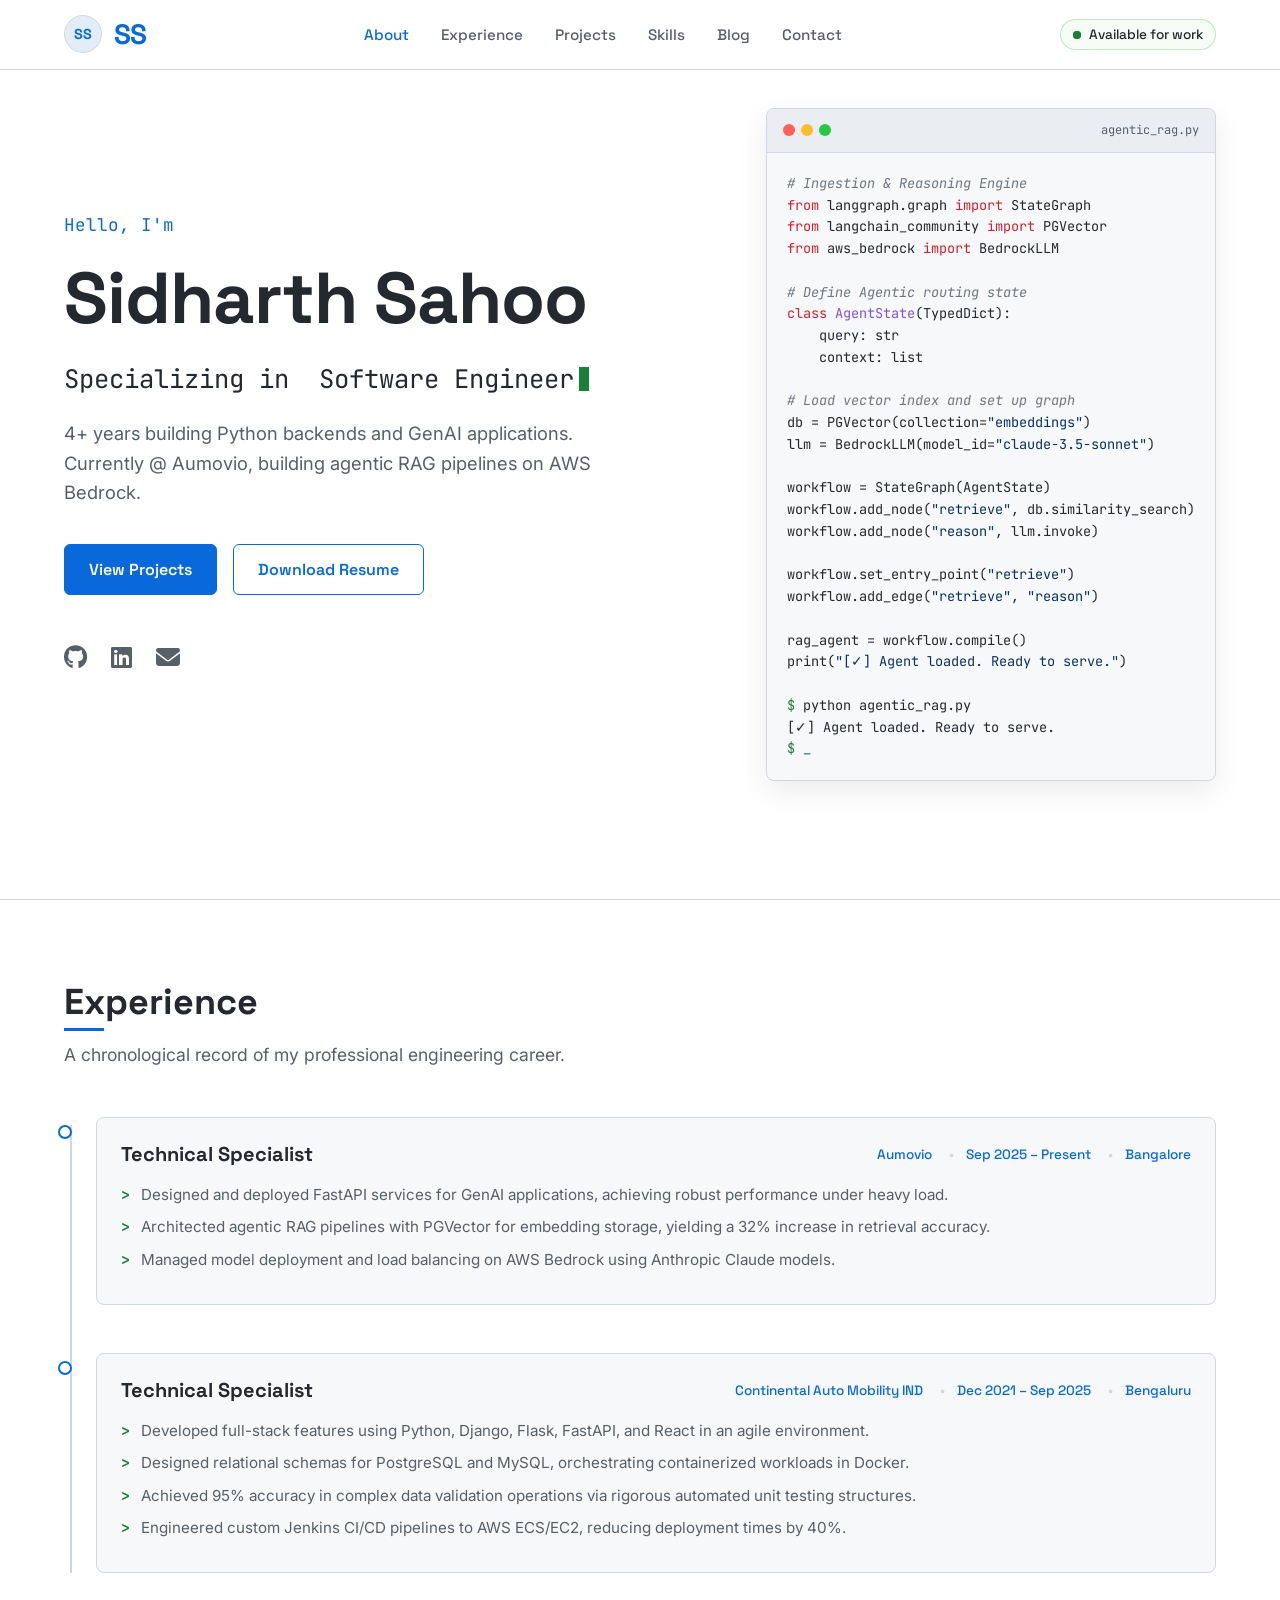
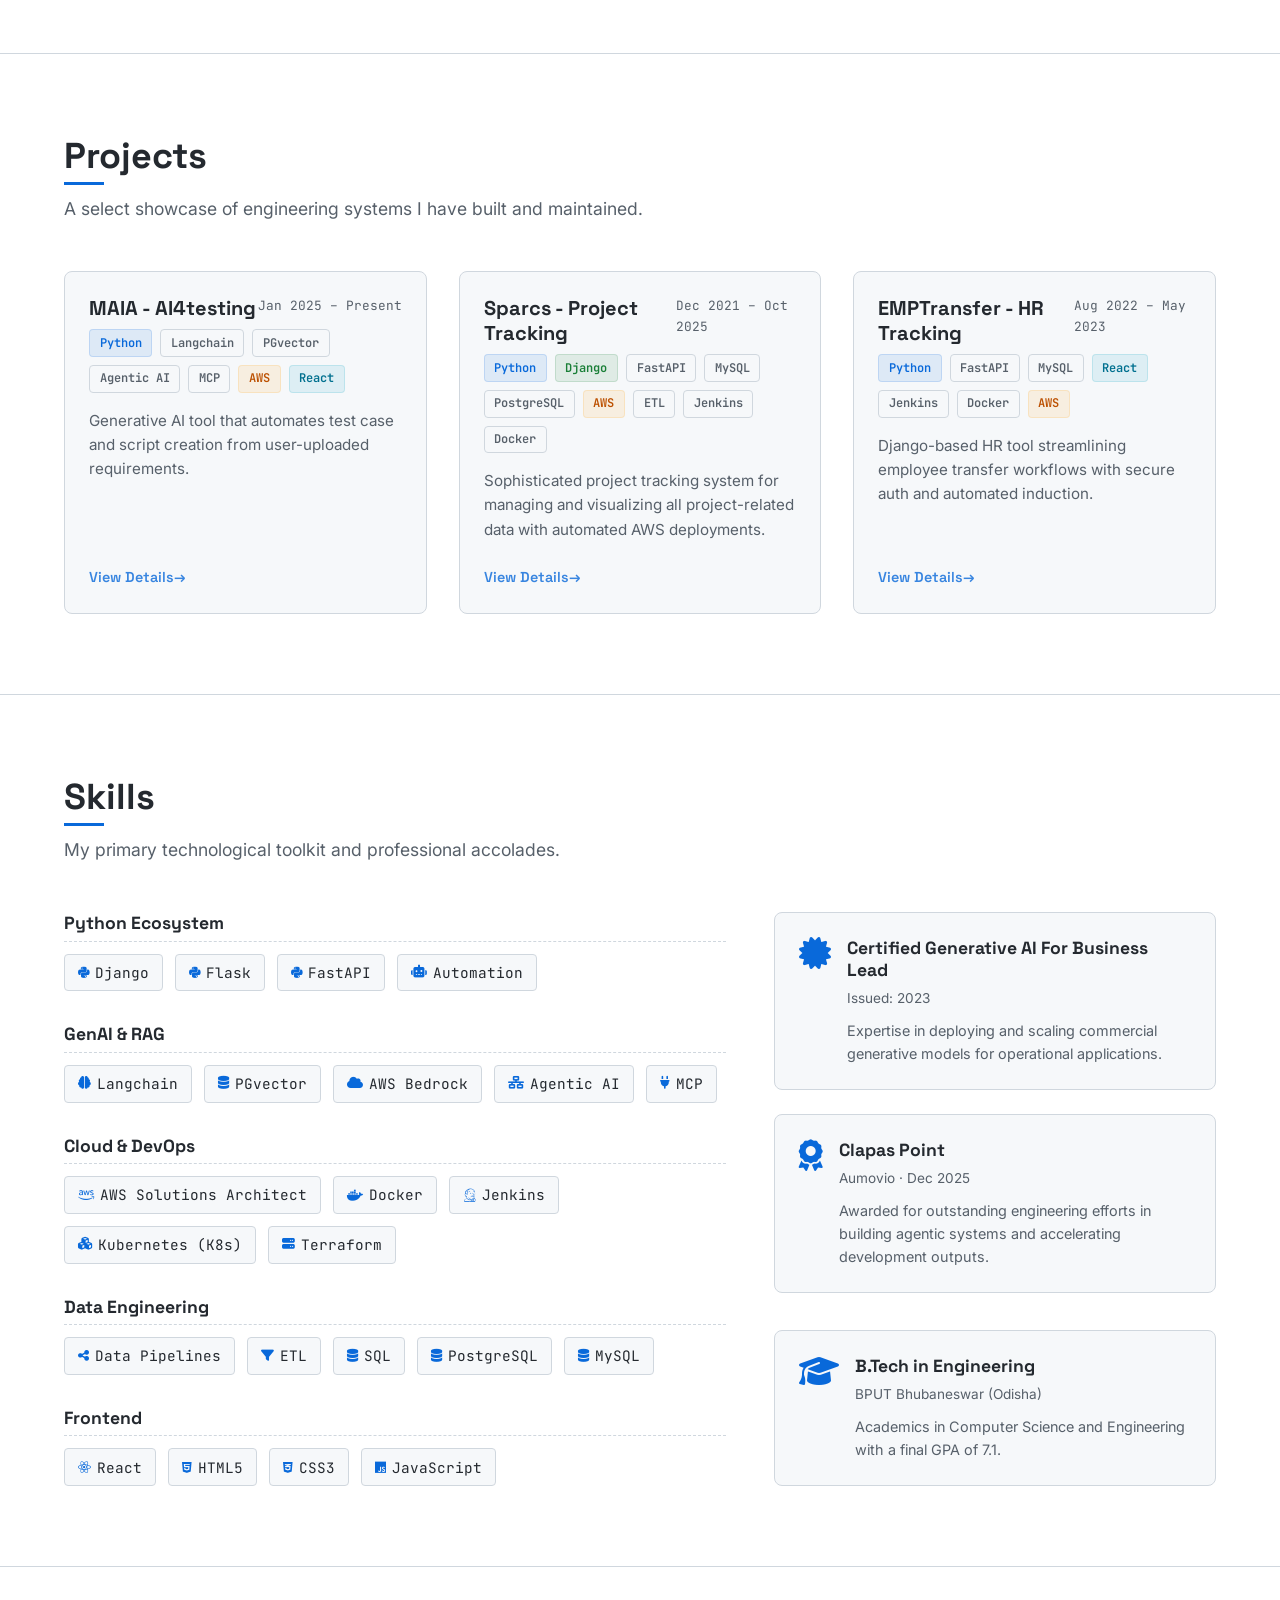
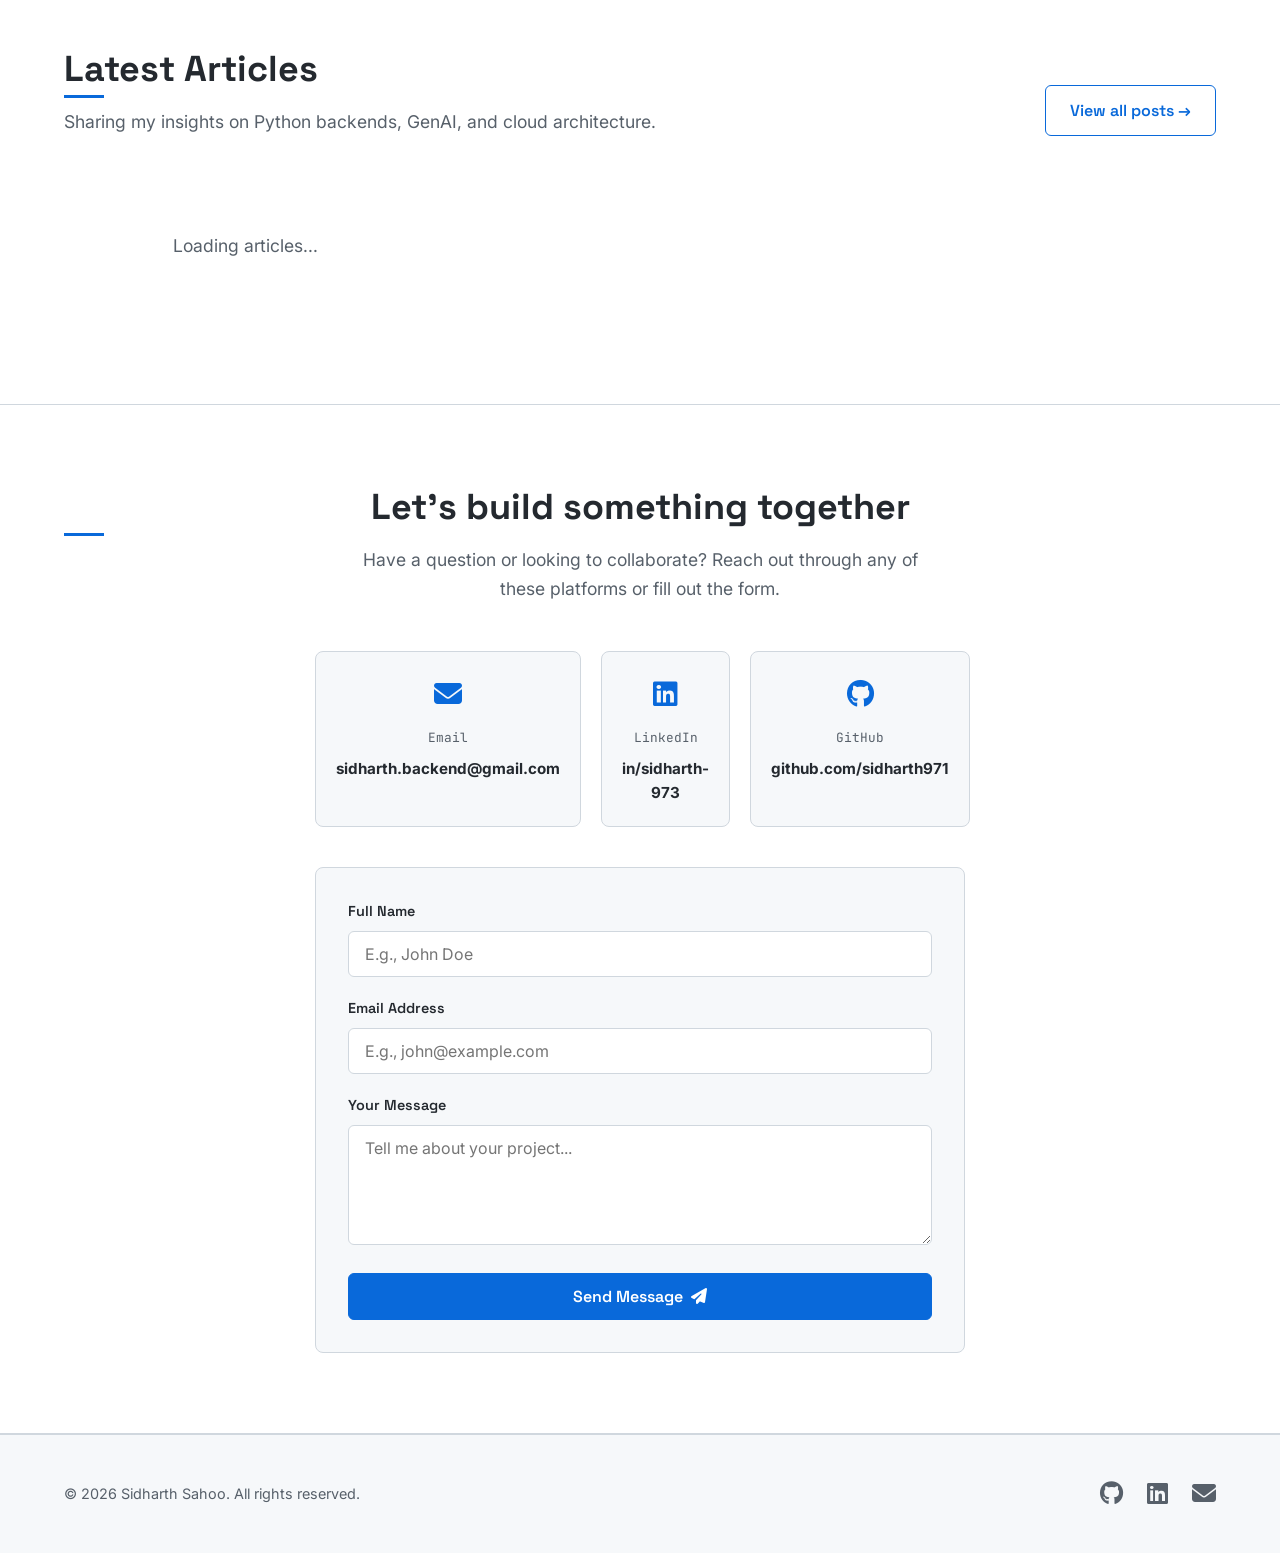
==== index.html @ bfe643be "basic template added" ====
<!DOCTYPE html>
<html lang="en">
<head>
  <meta charset="UTF-8">
  <meta name="viewport" content="width=device-width, initial-scale=1.0">
  <meta name="description" content="Portfolio of Sidharth Sahoo, Software Engineer specializing in Python backends, Django, FastAPI, GenAI, and RAG pipelines.">
  <meta property="og:title" content="Sidharth Sahoo | Software Engineer & GenAI Developer">
  <meta property="og:description" content="Portfolio of Sidharth Sahoo, Software Engineer specializing in Python backends, Django, FastAPI, GenAI, and RAG pipelines.">
  <meta property="og:type" content="website">
  <meta property="og:url" content="https://github.com/sidharth971">
  <meta property="og:site_name" content="Sidharth Sahoo Portfolio">
  <title>Sidharth Sahoo | Software Engineer & GenAI Developer</title>

  <!-- Google Fonts -->
  <link rel="preconnect" href="https://fonts.googleapis.com">
  <link rel="preconnect" href="https://fonts.gstatic.com" crossorigin>
  <link href="https://fonts.googleapis.com/css2?family=Inter:wght@400;500;600&family=JetBrains+Mono:wght@400;600&family=Space+Grotesk:wght@500;700&display=swap" rel="stylesheet">
  
  <!-- Font Awesome Icons -->
  <link rel="stylesheet" href="https://cdnjs.cloudflare.com/ajax/libs/font-awesome/6.4.0/css/all.min.css" integrity="sha512-iecdLmaskl7CVkqkXNQ/ZH/XLlvWZOJyj7Yy7tcenmpD1ypASozpmT/E0iPtmFIB46ZmdtAc9eNBvH0H/ZpiBw==" crossorigin="anonymous" referrerpolicy="no-referrer" />

  <!-- Theme Stylesheet -->
  <link rel="stylesheet" href="css/styles.css">

  <!-- JSON-LD Structured Data (SEO) -->
  <script type="application/ld+json">
  {
    "@context": "https://schema.org",
    "@type": "Person",
    "name": "Sidharth Sahoo",
    "jobTitle": "Software Engineer",
    "email": "sidharth.backend@gmail.com",
    "telephone": "+918895825688",
    "url": "https://github.com/sidharth971",
    "address": {
      "@type": "PostalAddress",
      "addressLocality": "Bangalore",
      "addressCountry": "India"
    },
    "sameAs": [
      "https://github.com/sidharth971",
      "https://linkedin.com/in/sidharth-973"
    ],
    "knowsAbout": [
      "Python",
      "Django",
      "FastAPI",
      "Generative AI",
      "Retrieval-Augmented Generation (RAG)",
      "PGVector",
      "AWS Bedrock",
      "Docker",
      "Jenkins",
      "PostgreSQL"
    ],
    "worksFor": {
      "@type": "Organization",
      "name": "Aumovio"
    },
    "alumniOf": {
      "@type": "EducationalOrganization",
      "name": "BPUT Bhubaneswar"
    }
  }
  </script>
</head>
<body>

  <!-- Accessibility Skip-to-content link -->
  <a href="#about" class="skip-link">Skip to main content</a>

  <!-- NAVIGATION HEADER -->
  <header class="header">
    <div class="container nav-container">
      <div class="logo-avatar-container">
        <div class="avatar-uploader" aria-label="Upload profile photo">
          <img id="header-avatar-img" class="avatar-img" src="" alt="Sidharth Sahoo Profile" style="display: none;">
          <div id="header-avatar-placeholder" class="avatar-placeholder">SS</div>
          <div class="avatar-overlay">
            <i class="fas fa-camera"></i>
          </div>
          <input type="file" id="header-avatar-input" accept="image/*" style="display: none;">
        </div>
        <a href="index.html" class="logo" aria-label="Sidharth Sahoo Portfolio Logo">SS</a>
      </div>
      
      <nav aria-label="Main Navigation">
        <ul class="nav-menu">
          <li><a href="#about" class="nav-link">About</a></li>
          <li><a href="#experience" class="nav-link">Experience</a></li>
          <li><a href="#projects" class="nav-link">Projects</a></li>
          <li><a href="#skills" class="nav-link">Skills</a></li>
          <li><a href="#blog" class="nav-link">Blog</a></li>
          <li><a href="#contact" class="nav-link">Contact</a></li>
        </ul>
      </nav>

      <div class="right-nav-group">
        <div class="badge available-badge" aria-label="Availability Status">
          <span class="dot-pulse" aria-hidden="true"></span>
          <span>Available for work</span>
        </div>
        <button class="nav-toggle" aria-label="Toggle navigation menu" aria-expanded="false" aria-controls="nav-menu">
          <span></span>
          <span></span>
          <span></span>
        </button>
      </div>
    </div>
  </header>

  <main id="main-content">
    
    <!-- HERO SECTION -->
    <section class="hero section" id="about">
      <div class="container hero-grid">
        <div class="hero-content reveal-on-scroll">
          <span class="hero-eyebrow">Hello, I'm</span>
          <h1 class="hero-title">Sidharth Sahoo</h1>
          
          <div class="typing-container" aria-label="Role Description">
            <span class="typing-prefix">Specializing in &nbsp;</span>
            <span class="typing-text-wrapper">
              <span id="type-text"></span><span class="typing-cursor" aria-hidden="true"></span>
            </span>
          </div>

          <p class="hero-desc">
            4+ years building Python backends and GenAI applications. Currently @ Aumovio, building agentic RAG pipelines on AWS Bedrock.
          </p>

          <div class="hero-ctas">
            <a href="#projects" class="btn btn-primary">View Projects</a>
            <a href="https://github.com/sidharth971" target="_blank" rel="noopener noreferrer" class="btn btn-outline">Download Resume</a>
          </div>

          <div class="hero-socials">
            <a href="https://github.com/sidharth971" target="_blank" rel="noopener noreferrer" class="social-icon" aria-label="GitHub Profile">
              <i class="fab fa-github" aria-hidden="true"></i>
            </a>
            <a href="https://linkedin.com/in/sidharth-973" target="_blank" rel="noopener noreferrer" class="social-icon" aria-label="LinkedIn Profile">
              <i class="fab fa-linkedin" aria-hidden="true"></i>
            </a>
            <a href="mailto:sidharth.backend@gmail.com" class="social-icon" aria-label="Send Email">
              <i class="fas fa-envelope" aria-hidden="true"></i>
            </a>
          </div>
        </div>

        <div class="terminal-wrapper reveal-on-scroll" aria-hidden="true">
          <div class="terminal-window">
            <div class="terminal-header">
              <div class="terminal-buttons">
                <span class="t-btn t-close"></span>
                <span class="t-btn t-min"></span>
                <span class="t-btn t-max"></span>
              </div>
              <div class="terminal-title">agentic_rag.py</div>
            </div>
            <div class="terminal-body"><span class="t-comment"># Ingestion & Reasoning Engine</span>
<span class="t-keyword">from</span> langgraph.graph <span class="t-keyword">import</span> StateGraph
<span class="t-keyword">from</span> langchain_community <span class="t-keyword">import</span> PGVector
<span class="t-keyword">from</span> aws_bedrock <span class="t-keyword">import</span> BedrockLLM

<span class="t-comment"># Define Agentic routing state</span>
<span class="t-keyword">class</span> <span class="t-func">AgentState</span>(TypedDict):
    query: str
    context: list

<span class="t-comment"># Load vector index and set up graph</span>
db = PGVector(collection=<span class="t-str">"embeddings"</span>)
llm = BedrockLLM(model_id=<span class="t-str">"claude-3.5-sonnet"</span>)

workflow = StateGraph(AgentState)
workflow.add_node(<span class="t-str">"retrieve"</span>, db.similarity_search)
workflow.add_node(<span class="t-str">"reason"</span>, llm.invoke)

workflow.set_entry_point(<span class="t-str">"retrieve"</span>)
workflow.add_edge(<span class="t-str">"retrieve"</span>, <span class="t-str">"reason"</span>)

rag_agent = workflow.compile()
print(<span class="t-str">"[✓] Agent loaded. Ready to serve."</span>)

<span class="t-prompt">$</span> python agentic_rag.py
[✓] Agent loaded. Ready to serve.
<span class="t-prompt">$</span> <span class="t-num">_</span></div>
          </div>
        </div>
      </div>
    </section>

    <!-- EXPERIENCE SECTION -->
    <section class="section" id="experience">
      <div class="container">
        <h2 class="section-title">Experience</h2>
        <p class="section-subtitle">A chronological record of my professional engineering career.</p>

        <div class="experience-timeline">
          
          <!-- Role 1 -->
          <div class="timeline-item reveal-on-scroll">
            <div class="timeline-card">
              <div class="timeline-header-info">
                <h3 class="role-title">Technical Specialist</h3>
                <div class="company-meta">
                  <span>Aumovio</span>
                  <span>Sep 2025 – Present</span>
                  <span>Bangalore</span>
                </div>
              </div>
              <ul class="timeline-details">
                <li>Designed and deployed FastAPI services for GenAI applications, achieving robust performance under heavy load.</li>
                <li>Architected agentic RAG pipelines with PGVector for embedding storage, yielding a 32% increase in retrieval accuracy.</li>
                <li>Managed model deployment and load balancing on AWS Bedrock using Anthropic Claude models.</li>
              </ul>
            </div>
          </div>

          <!-- Role 2 -->
          <div class="timeline-item reveal-on-scroll">
            <div class="timeline-card">
              <div class="timeline-header-info">
                <h3 class="role-title">Technical Specialist</h3>
                <div class="company-meta">
                  <span>Continental Auto Mobility IND</span>
                  <span>Dec 2021 – Sep 2025</span>
                  <span>Bengaluru</span>
                </div>
              </div>
              <ul class="timeline-details">
                <li>Developed full-stack features using Python, Django, Flask, FastAPI, and React in an agile environment.</li>
                <li>Designed relational schemas for PostgreSQL and MySQL, orchestrating containerized workloads in Docker.</li>
                <li>Achieved 95% accuracy in complex data validation operations via rigorous automated unit testing structures.</li>
                <li>Engineered custom Jenkins CI/CD pipelines to AWS ECS/EC2, reducing deployment times by 40%.</li>
              </ul>
            </div>
          </div>

        </div>
      </div>
    </section>

    <!-- PROJECTS SECTION -->
    <section class="section" id="projects">
      <div class="container">
        <h2 class="section-title">Projects</h2>
        <p class="section-subtitle">A select showcase of engineering systems I have built and maintained.</p>

        <div class="projects-grid grid">
          
          <!-- Project 1 -->
          <article class="project-card reveal-on-scroll">
            <div class="project-content">
              <div class="project-header">
                <h3 class="project-title">MAIA - AI4testing</h3>
                <span class="project-date">Jan 2025 – Present</span>
              </div>
              <div class="project-tags">
                <span class="tech-badge tech-python">Python</span>
                <span class="tech-badge tech-generic">Langchain</span>
                <span class="tech-badge tech-generic">PGvector</span>
                <span class="tech-badge tech-generic">Agentic AI</span>
                <span class="tech-badge tech-generic">MCP</span>
                <span class="tech-badge tech-aws">AWS</span>
                <span class="tech-badge tech-react">React</span>
              </div>
              <p class="project-desc">
                Generative AI tool that automates test case and script creation from user-uploaded requirements.
              </p>
              <div class="project-footer">
                View Details <span>&rarr;</span>
              </div>
            </div>
          </article>

          <!-- Project 2 -->
          <article class="project-card reveal-on-scroll">
            <div class="project-content">
              <div class="project-header">
                <h3 class="project-title">Sparcs - Project Tracking</h3>
                <span class="project-date">Dec 2021 – Oct 2025</span>
              </div>
              <div class="project-tags">
                <span class="tech-badge tech-python">Python</span>
                <span class="tech-badge tech-django">Django</span>
                <span class="tech-badge tech-generic">FastAPI</span>
                <span class="tech-badge tech-generic">MySQL</span>
                <span class="tech-badge tech-generic">PostgreSQL</span>
                <span class="tech-badge tech-aws">AWS</span>
                <span class="tech-badge tech-generic">ETL</span>
                <span class="tech-badge tech-generic">Jenkins</span>
                <span class="tech-badge tech-generic">Docker</span>
              </div>
              <p class="project-desc">
                Sophisticated project tracking system for managing and visualizing all project-related data with automated AWS deployments.
              </p>
              <div class="project-footer">
                View Details <span>&rarr;</span>
              </div>
            </div>
          </article>

          <!-- Project 3 -->
          <article class="project-card reveal-on-scroll">
            <div class="project-content">
              <div class="project-header">
                <h3 class="project-title">EMPTransfer - HR Tracking</h3>
                <span class="project-date">Aug 2022 – May 2023</span>
              </div>
              <div class="project-tags">
                <span class="tech-badge tech-python">Python</span>
                <span class="tech-badge tech-generic">FastAPI</span>
                <span class="tech-badge tech-generic">MySQL</span>
                <span class="tech-badge tech-react">React</span>
                <span class="tech-badge tech-generic">Jenkins</span>
                <span class="tech-badge tech-generic">Docker</span>
                <span class="tech-badge tech-aws">AWS</span>
              </div>
              <p class="project-desc">
                Django-based HR tool streamlining employee transfer workflows with secure auth and automated induction.
              </p>
              <div class="project-footer">
                View Details <span>&rarr;</span>
              </div>
            </div>
          </article>

        </div>
      </div>
    </section>

    <!-- SKILLS SECTION -->
    <section class="section" id="skills">
      <div class="container">
        <h2 class="section-title">Skills</h2>
        <p class="section-subtitle">My primary technological toolkit and professional accolades.</p>

        <div class="skills-grid grid">
          
          <!-- Skill Groups -->
          <div class="skills-left reveal-on-scroll">
            
            <div class="skills-category">
              <h3 class="skills-category-title">Python Ecosystem</h3>
              <div class="skills-chips">
                <span class="skill-chip"><i class="fab fa-python skill-icon"></i> Django</span>
                <span class="skill-chip"><i class="fab fa-python skill-icon"></i> Flask</span>
                <span class="skill-chip"><i class="fab fa-python skill-icon"></i> FastAPI</span>
                <span class="skill-chip"><i class="fas fa-robot skill-icon"></i> Automation</span>
              </div>
            </div>

            <div class="skills-category">
              <h3 class="skills-category-title">GenAI & RAG</h3>
              <div class="skills-chips">
                <span class="skill-chip"><i class="fas fa-brain skill-icon"></i> Langchain</span>
                <span class="skill-chip"><i class="fas fa-database skill-icon"></i> PGvector</span>
                <span class="skill-chip"><i class="fas fa-cloud skill-icon"></i> AWS Bedrock</span>
                <span class="skill-chip"><i class="fas fa-network-wired skill-icon"></i> Agentic AI</span>
                <span class="skill-chip"><i class="fas fa-plug skill-icon"></i> MCP</span>
              </div>
            </div>

            <div class="skills-category">
              <h3 class="skills-category-title">Cloud & DevOps</h3>
              <div class="skills-chips">
                <span class="skill-chip"><i class="fab fa-aws skill-icon"></i> AWS Solutions Architect</span>
                <span class="skill-chip"><i class="fab fa-docker skill-icon"></i> Docker</span>
                <span class="skill-chip"><i class="fab fa-jenkins skill-icon"></i> Jenkins</span>
                <span class="skill-chip"><i class="fas fa-cubes skill-icon"></i> Kubernetes (K8s)</span>
                <span class="skill-chip"><i class="fas fa-server skill-icon"></i> Terraform</span>
              </div>
            </div>

            <div class="skills-category">
              <h3 class="skills-category-title">Data Engineering</h3>
              <div class="skills-chips">
                <span class="skill-chip"><i class="fas fa-share-alt skill-icon"></i> Data Pipelines</span>
                <span class="skill-chip"><i class="fas fa-filter skill-icon"></i> ETL</span>
                <span class="skill-chip"><i class="fas fa-database skill-icon"></i> SQL</span>
                <span class="skill-chip"><i class="fas fa-database skill-icon"></i> PostgreSQL</span>
                <span class="skill-chip"><i class="fas fa-database skill-icon"></i> MySQL</span>
              </div>
            </div>

            <div class="skills-category">
              <h3 class="skills-category-title">Frontend</h3>
              <div class="skills-chips">
                <span class="skill-chip"><i class="fab fa-react skill-icon"></i> React</span>
                <span class="skill-chip"><i class="fab fa-html5 skill-icon"></i> HTML5</span>
                <span class="skill-chip"><i class="fab fa-css3-alt skill-icon"></i> CSS3</span>
                <span class="skill-chip"><i class="fab fa-js skill-icon"></i> JavaScript</span>
              </div>
            </div>

          </div>

          <!-- Certifications & Awards -->
          <div class="skills-right reveal-on-scroll">
            
            <div class="badge-card">
              <div class="badge-icon" aria-hidden="true">
                <i class="fas fa-certificate"></i>
              </div>
              <div>
                <h3 class="badge-title">Certified Generative AI For Business Lead</h3>
                <span class="badge-issuer">Issued: 2023</span>
                <p class="badge-desc">Expertise in deploying and scaling commercial generative models for operational applications.</p>
              </div>
            </div>

            <div class="badge-card">
              <div class="badge-icon" aria-hidden="true">
                <i class="fas fa-award"></i>
              </div>
              <div>
                <h3 class="badge-title">Clapas Point</h3>
                <span class="badge-issuer">Aumovio · Dec 2025</span>
                <p class="badge-desc">Awarded for outstanding engineering efforts in building agentic systems and accelerating development outputs.</p>
              </div>
            </div>

            <div class="badge-card" style="margin-top: auto;">
              <div class="badge-icon" aria-hidden="true">
                <i class="fas fa-graduation-cap"></i>
              </div>
              <div>
                <h3 class="badge-title">B.Tech in Engineering</h3>
                <span class="badge-issuer">BPUT Bhubaneswar (Odisha)</span>
                <p class="badge-desc">Academics in Computer Science and Engineering with a final GPA of 7.1.</p>
              </div>
            </div>

          </div>

        </div>
      </div>
    </section>

    <!-- BLOG SECTION -->
    <section class="section" id="blog">
      <div class="container">
        
        <div class="blog-header">
          <div>
            <h2 class="section-title">Latest Articles</h2>
            <p class="section-subtitle" style="margin-bottom: 0;">Sharing my insights on Python backends, GenAI, and cloud architecture.</p>
          </div>
          <a href="blog.html" class="btn btn-outline">View all posts &rarr;</a>
        </div>

        <div class="blog-grid grid" id="homepage-blog-grid">
          <!-- Dynamic cards rendered by index.js from blog-data.js -->
          <div class="empty-state grid-colspan-all">
            <p>Loading articles...</p>
          </div>
        </div>

      </div>
    </section>

    <!-- CONTACT SECTION -->
    <section class="section" id="contact">
      <div class="container">
        <h2 class="section-title" style="text-align: center; display: block; margin-bottom: 1rem;">Let's build something together</h2>
        <p class="section-subtitle" style="text-align: center; margin-left: auto; margin-right: auto; margin-bottom: 3rem;">
          Have a question or looking to collaborate? Reach out through any of these platforms or fill out the form.
        </p>

        <div class="contact-container">
          
          <!-- Contact methods -->
          <div class="contact-methods">
            
            <a href="mailto:sidharth.backend@gmail.com" class="contact-method-card">
              <span class="contact-method-icon"><i class="fas fa-envelope"></i></span>
              <span class="contact-method-label">Email</span>
              <span class="contact-method-value">sidharth.backend@gmail.com</span>
            </a>

            <a href="https://linkedin.com/in/sidharth-973" target="_blank" rel="noopener noreferrer" class="contact-method-card">
              <span class="contact-method-icon"><i class="fab fa-linkedin"></i></span>
              <span class="contact-method-label">LinkedIn</span>
              <span class="contact-method-value">in/sidharth-973</span>
            </a>

            <a href="https://github.com/sidharth971" target="_blank" rel="noopener noreferrer" class="contact-method-card">
              <span class="contact-method-icon"><i class="fab fa-github"></i></span>
              <span class="contact-method-label">GitHub</span>
              <span class="contact-method-value">github.com/sidharth971</span>
            </a>

          </div>

          <!-- Contact Form -->
          <form class="contact-form" id="contact-form" action="#">
            
            <div class="form-group">
              <label for="form-name" class="form-label">Full Name</label>
              <input type="text" id="form-name" class="form-control" placeholder="E.g., John Doe" required>
            </div>

            <div class="form-group">
              <label for="form-email" class="form-label">Email Address</label>
              <input type="email" id="form-email" class="form-control" placeholder="E.g., john@example.com" required>
            </div>

            <div class="form-group">
              <label for="form-message" class="form-label">Your Message</label>
              <textarea id="form-message" class="form-control" placeholder="Tell me about your project..." required></textarea>
            </div>

            <button type="submit" class="btn btn-primary" style="margin-top: 0.5rem; width: 100%;">
              Send Message &nbsp; <i class="fas fa-paper-plane"></i>
            </button>

          </form>

        </div>
      </div>
    </section>

  </main>

  <!-- FOOTER -->
  <footer class="footer">
    <div class="container footer-container">
      <div class="footer-copy">
        &copy; 2026 Sidharth Sahoo. All rights reserved.
      </div>
      
      <div class="footer-links">
        <a href="https://github.com/sidharth971" target="_blank" rel="noopener noreferrer" class="social-icon" aria-label="GitHub"><i class="fab fa-github"></i></a>
        <a href="https://linkedin.com/in/sidharth-973" target="_blank" rel="noopener noreferrer" class="social-icon" aria-label="LinkedIn"><i class="fab fa-linkedin"></i></a>
        <a href="mailto:sidharth.backend@gmail.com" class="social-icon" aria-label="Email"><i class="fas fa-envelope"></i></a>
      </div>
    </div>
  </footer>

  <!-- BACK TO TOP BUTTON -->
  <button class="back-to-top" aria-label="Scroll back to top of the page">
    <i class="fas fa-arrow-up" aria-hidden="true"></i>
  </button>

  <!-- Core Scripts -->
  <script src="js/blog-data.js"></script>
  <script src="js/main.js"></script>
  <script src="js/index.js"></script>
</body>
</html>
---- css/styles.css ----
/* ==========================================================================
   DESIGN SYSTEM & CSS VARIABLES
   ========================================================================== */
:root {
  --color-bg: #FFFFFF;
  --color-surface: #F6F8FA;
  --color-border: #D0D7DE;
  --color-primary: #0969DA;
  --color-secondary: #1A7F37;
  --color-text-primary: #24292F;
  --color-text-muted: #57606A;
  --color-code-bg: #F6F8FA;
  
  --font-display: 'Space Grotesk', sans-serif;
  --font-body: 'Inter', sans-serif;
  --font-code: 'JetBrains Mono', monospace;
  
  --transition-fast: 0.2s ease;
  --transition-normal: 0.3s ease;
  
  --max-width: 1200px;
  --header-height: 70px;
}

/* ==========================================================================
   BASE STYLES & RESET
   ========================================================================== */
*, *::before, *::after {
  box-sizing: border-box;
  margin: 0;
  padding: 0;
}

html {
  scroll-behavior: smooth;
  scroll-padding-top: var(--header-height);
  font-size: 16px;
  background-color: var(--color-bg);
  color: var(--color-text-primary);
  font-family: var(--font-body);
}

body {
  line-height: 1.6;
  overflow-x: hidden;
}

h1, h2, h3, h4, h5, h6 {
  font-family: var(--font-display);
  font-weight: 700;
  color: var(--color-text-primary);
  line-height: 1.25;
}

a {
  color: var(--color-primary);
  text-decoration: none;
  transition: color var(--transition-fast);
}

a:hover {
  color: #0550ae;
}

img, svg {
  max-width: 100%;
  height: auto;
  display: block;
}

button, input, textarea, select {
  font-family: inherit;
  font-size: inherit;
  color: inherit;
  background: none;
  border: none;
}

/* Skip Link */
.skip-link {
  position: absolute;
  top: -100px;
  left: 0;
  background: var(--color-primary);
  color: var(--color-bg);
  padding: 10px 20px;
  font-weight: bold;
  z-index: 9999;
  transition: top 0.2s ease;
}

.skip-link:focus {
  top: 0;
}

/* ==========================================================================
   LAYOUT CONTAINERS & UTILITIES
   ========================================================================== */
.container {
  width: 100%;
  max-width: var(--max-width);
  margin: 0 auto;
  padding: 0 1.5rem;
}

.section {
  padding: 5rem 0;
  border-bottom: 1px solid var(--color-border);
}

.section-title {
  font-size: 2.25rem;
  margin-bottom: 1rem;
  position: relative;
  display: inline-block;
}

.section-title::after {
  content: "";
  position: absolute;
  left: 0;
  bottom: -6px;
  width: 40px;
  height: 3px;
  background-color: var(--color-primary);
}

.section-subtitle {
  color: var(--color-text-muted);
  font-size: 1.1rem;
  margin-bottom: 3rem;
  max-width: 600px;
}

/* Flex & Grid Utilities */
.flex { display: flex; }
.grid { display: grid; }

.badge {
  display: inline-flex;
  align-items: center;
  gap: 0.5rem;
  padding: 0.25rem 0.75rem;
  border-radius: 50px;
  font-size: 0.85rem;
  font-weight: 500;
  border: 1px solid var(--color-border);
}

/* Tech Badges Color Scheme */
.tech-badge {
  display: inline-block;
  padding: 0.2rem 0.6rem;
  border-radius: 4px;
  font-family: var(--font-code);
  font-size: 0.75rem;
  font-weight: 600;
  border: 1px solid transparent;
}
.tech-python {
  background-color: rgba(9, 105, 218, 0.1);
  color: #0969DA;
  border-color: rgba(9, 105, 218, 0.15);
}
.tech-aws {
  background-color: rgba(255, 153, 0, 0.1);
  color: #BC5000;
  border-color: rgba(255, 153, 0, 0.15);
}
.tech-react {
  background-color: rgba(0, 160, 190, 0.1);
  color: #00708F;
  border-color: rgba(0, 160, 190, 0.15);
}
.tech-django {
  background-color: rgba(26, 127, 55, 0.1);
  color: #1A7F37;
  border-color: rgba(26, 127, 55, 0.15);
}
.tech-generic {
  background-color: var(--color-surface);
  color: var(--color-text-muted);
  border-color: var(--color-border);
}

/* Buttons */
.btn {
  display: inline-flex;
  align-items: center;
  justify-content: center;
  padding: 0.75rem 1.5rem;
  border-radius: 6px;
  font-weight: 600;
  font-family: var(--font-display);
  cursor: pointer;
  transition: all var(--transition-fast);
}

.btn-primary {
  background-color: var(--color-primary);
  color: #FFFFFF;
  border: 1px solid var(--color-primary);
}

.btn-primary:hover {
  background-color: #0550ae;
  border-color: #0550ae;
  color: #FFFFFF;
  transform: translateY(-2px);
}

.btn-outline {
  background-color: transparent;
  color: var(--color-primary);
  border: 1px solid var(--color-primary);
}

.btn-outline:hover {
  background-color: rgba(9, 105, 218, 0.05);
  transform: translateY(-2px);
}

/* ==========================================================================
   NAVIGATION
   ========================================================================== */
.header {
  position: fixed;
  top: 0;
  left: 0;
  width: 100%;
  height: var(--header-height);
  border-bottom: 1px solid var(--color-border);
  z-index: 1000;
  transition: background-color var(--transition-normal);
}

.header.scrolled {
  background-color: rgba(255, 255, 255, 0.85);
  backdrop-filter: blur(12px);
  -webkit-backdrop-filter: blur(12px);
  box-shadow: 0 2px 10px rgba(0, 0, 0, 0.05);
}

/* Logo & Avatar Uploader */
.logo-avatar-container {
  display: flex;
  align-items: center;
  gap: 0.75rem;
}

.avatar-uploader {
  position: relative;
  width: 38px;
  height: 38px;
  border-radius: 50%;
  border: 1px solid var(--color-border);
  overflow: hidden;
  cursor: pointer;
  background-color: var(--color-surface);
  user-select: none;
}

.avatar-img {
  width: 100%;
  height: 100%;
  object-fit: cover;
}

.avatar-placeholder {
  width: 100%;
  height: 100%;
  display: flex;
  align-items: center;
  justify-content: center;
  font-family: var(--font-display);
  font-size: 0.9rem;
  font-weight: 700;
  color: var(--color-primary);
  background-color: rgba(9, 105, 218, 0.08);
}

.avatar-overlay {
  position: absolute;
  top: 0;
  left: 0;
  width: 100%;
  height: 100%;
  background-color: rgba(0, 0, 0, 0.4);
  display: flex;
  align-items: center;
  justify-content: center;
  opacity: 0;
  transition: opacity var(--transition-fast);
  color: #FFFFFF;
  font-size: 0.8rem;
  z-index: 2;
}

.avatar-uploader:hover .avatar-overlay {
  opacity: 1;
}

.nav-container {
  display: flex;
  align-items: center;
  justify-content: space-between;
  height: 100%;
}

.logo {
  font-family: var(--font-display);
  font-size: 1.75rem;
  font-weight: 700;
  color: var(--color-primary);
  letter-spacing: -1px;
}

.nav-menu {
  display: flex;
  align-items: center;
  gap: 2rem;
  list-style: none;
}

.nav-link {
  color: var(--color-text-muted);
  font-family: var(--font-display);
  font-weight: 500;
  font-size: 0.95rem;
}

.nav-link:hover, .nav-link.active {
  color: var(--color-primary);
}

.right-nav-group {
  display: flex;
  align-items: center;
  gap: 1.5rem;
}

/* Availability Badge */
.available-badge {
  border-color: rgba(63, 185, 80, 0.3);
  background-color: rgba(63, 185, 80, 0.05);
  color: var(--color-text-primary);
  font-family: var(--font-display);
}

.dot-pulse {
  width: 8px;
  height: 8px;
  background-color: var(--color-secondary);
  border-radius: 50%;
  display: inline-block;
  position: relative;
}

.dot-pulse::after {
  content: "";
  position: absolute;
  top: 0;
  left: 0;
  width: 100%;
  height: 100%;
  border-radius: 50%;
  background-color: var(--color-secondary);
  animation: pulse 1.8s infinite ease-in-out;
}

@keyframes pulse {
  0% { transform: scale(1); opacity: 0.8; }
  100% { transform: scale(3.5); opacity: 0; }
}

/* Mobile Nav Toggle */
.nav-toggle {
  display: none;
  flex-direction: column;
  justify-content: space-between;
  width: 24px;
  height: 18px;
  cursor: pointer;
  z-index: 1010;
}

.nav-toggle span {
  display: block;
  height: 2px;
  width: 100%;
  background-color: var(--color-text-primary);
  transition: transform var(--transition-fast), opacity var(--transition-fast);
}

/* Drawer active transitions */
.nav-toggle.active span:nth-child(1) {
  transform: translateY(8px) rotate(45deg);
}

.nav-toggle.active span:nth-child(2) {
  opacity: 0;
}

.nav-toggle.active span:nth-child(3) {
  transform: translateY(-8px) rotate(-45deg);
}

/* ==========================================================================
   HERO SECTION
   ========================================================================== */
.hero {
  min-height: 100vh;
  display: flex;
  align-items: center;
  padding-top: var(--header-height);
  position: relative;
}

.hero-grid {
  display: grid;
  grid-template-columns: 1fr;
  gap: 3rem;
  align-items: center;
  width: 100%;
}

.hero-content {
  display: flex;
  flex-direction: column;
  gap: 1.25rem;
}

.hero-eyebrow {
  font-family: var(--font-code);
  color: var(--color-primary);
  font-size: 1.1rem;
}

.hero-title {
  font-size: 3.5rem;
  font-weight: 800;
  line-height: 1.1;
  letter-spacing: -1px;
}

.typing-container {
  min-height: 48px;
  font-family: var(--font-code);
  font-size: 1.15rem;
  color: var(--color-text-primary);
  display: flex;
  flex-wrap: wrap;
  align-items: center;
}

.typing-prefix {
  white-space: nowrap;
}

.typing-text-wrapper {
  white-space: nowrap;
  display: inline-flex;
  align-items: center;
}

.typing-cursor {
  display: inline-block;
  width: 10px;
  height: 1.5rem;
  background-color: var(--color-secondary);
  margin-left: 5px;
  animation: blink 0.8s steps(2, start) infinite;
}

@keyframes blink {
  to { visibility: hidden; }
}

.hero-desc {
  font-size: 1.15rem;
  color: var(--color-text-muted);
  max-width: 580px;
  line-height: 1.6;
}

.hero-ctas {
  display: flex;
  gap: 1rem;
  margin-top: 1rem;
  flex-wrap: wrap;
}

.hero-socials {
  display: flex;
  gap: 1.5rem;
  margin-top: 1.5rem;
}

.social-icon {
  color: var(--color-text-muted);
  font-size: 1.5rem;
  transition: color var(--transition-fast), transform var(--transition-fast);
}

.social-icon:hover {
  color: var(--color-primary);
  transform: translateY(-2px);
}

/* Right side Terminal Visualizer */
.terminal-wrapper {
  display: block;
}

.terminal-window {
  background-color: var(--color-surface);
  border: 1px solid var(--color-border);
  border-radius: 8px;
  overflow: hidden;
  box-shadow: 0 10px 30px rgba(0, 0, 0, 0.08);
  font-family: var(--font-code);
  font-size: 0.85rem;
}

.terminal-header {
  background-color: #eaeef2;
  padding: 0.75rem 1rem;
  border-bottom: 1px solid var(--color-border);
  display: flex;
  align-items: center;
  justify-content: space-between;
}

.terminal-buttons {
  display: flex;
  gap: 6px;
}

.t-btn {
  width: 12px;
  height: 12px;
  border-radius: 50%;
}
.t-close { background-color: #FF5F56; }
.t-min { background-color: #FFBD2E; }
.t-max { background-color: #27C93F; }

.terminal-title {
  color: var(--color-text-muted);
  font-size: 0.75rem;
}

.terminal-body {
  padding: 1.25rem;
  color: var(--color-text-primary);
  overflow-x: auto;
  white-space: pre;
}

/* Syntax highlighting classes for terminal mock code */
.t-keyword { color: #cf222e; }
.t-func { color: #8250df; }
.t-str { color: #0a3069; }
.t-comment { color: #6e7781; font-style: italic; }
.t-num { color: #0550ae; }
.t-prompt { color: var(--color-secondary); }

/* ==========================================================================
   EXPERIENCE SECTION (TIMELINE)
   ========================================================================== */
.experience-timeline {
  position: relative;
  padding-left: 2rem;
  margin-top: 2rem;
}

.experience-timeline::before {
  content: "";
  position: absolute;
  left: 6px;
  top: 0.5rem;
  bottom: 0;
  width: 2px;
  background-color: var(--color-border);
}

.timeline-item {
  position: relative;
  margin-bottom: 3rem;
}

.timeline-item:last-child {
  margin-bottom: 0;
}

.timeline-item::before {
  content: "";
  position: absolute;
  left: -2rem;
  top: 0.5rem;
  width: 14px;
  height: 14px;
  border-radius: 50%;
  background-color: var(--color-bg);
  border: 2px solid var(--color-primary);
  transform: translateX(-6px);
  z-index: 2;
}

.timeline-card {
  background-color: var(--color-surface);
  border: 1px solid var(--color-border);
  border-radius: 8px;
  padding: 1.5rem;
  transition: transform var(--transition-normal), box-shadow var(--transition-normal);
}

.timeline-card:hover {
  transform: translateX(4px);
  box-shadow: 0 4px 20px rgba(0, 0, 0, 0.06);
}

.timeline-header-info {
  display: flex;
  flex-direction: column;
  justify-content: space-between;
  margin-bottom: 1rem;
  gap: 0.5rem;
}

.role-title {
  font-size: 1.25rem;
  color: var(--color-text-primary);
}

.company-meta {
  display: flex;
  flex-wrap: wrap;
  gap: 0.75rem;
  font-size: 0.85rem;
  color: var(--color-primary);
  font-family: var(--font-display);
  font-weight: 500;
}

.company-meta span {
  display: flex;
  align-items: center;
  gap: 0.3rem;
}

.company-meta span:not(:last-child)::after {
  content: "•";
  margin-left: 0.75rem;
  color: var(--color-border);
}

.timeline-details {
  list-style: none;
}

.timeline-details li {
  position: relative;
  padding-left: 1.25rem;
  margin-bottom: 0.5rem;
  color: var(--color-text-muted);
  font-size: 0.95rem;
}

.timeline-details li::before {
  content: ">";
  position: absolute;
  left: 0;
  color: var(--color-secondary);
  font-family: var(--font-code);
  font-weight: 700;
}

/* ==========================================================================
   PROJECTS SECTION
   ========================================================================== */
.projects-grid {
  grid-template-columns: 1fr;
  gap: 2rem;
}

.project-card {
  background-color: var(--color-surface);
  border: 1px solid var(--color-border);
  border-radius: 8px;
  display: flex;
  flex-direction: column;
  height: 100%;
  overflow: hidden;
  transition: transform var(--transition-normal), box-shadow var(--transition-normal), border-color var(--transition-normal);
}

.project-card:hover {
  transform: translateY(-5px);
  box-shadow: 0 8px 30px rgba(9, 105, 218, 0.08);
  border-color: var(--color-primary);
}

.project-content {
  padding: 1.5rem;
  display: flex;
  flex-direction: column;
  flex-grow: 1;
}

.project-header {
  display: flex;
  justify-content: space-between;
  align-items: flex-start;
  margin-bottom: 0.5rem;
}

.project-title {
  font-size: 1.25rem;
  font-weight: 700;
  color: var(--color-text-primary);
}

.project-date {
  font-size: 0.8rem;
  color: var(--color-text-muted);
  font-family: var(--font-code);
}

.project-tags {
  display: flex;
  flex-wrap: wrap;
  gap: 0.5rem;
  margin-bottom: 1rem;
}

.project-desc {
  color: var(--color-text-muted);
  font-size: 0.95rem;
  margin-bottom: 1.5rem;
  flex-grow: 1;
}

.project-footer {
  display: flex;
  align-items: center;
  font-family: var(--font-display);
  font-weight: 600;
  color: var(--color-primary);
  opacity: 0.8;
  transition: opacity var(--transition-fast), gap var(--transition-fast);
  font-size: 0.9rem;
}

.project-card:hover .project-footer {
  opacity: 1;
}

.project-footer span {
  display: inline-block;
  transition: transform var(--transition-fast);
}

.project-card:hover .project-footer span {
  transform: translateX(4px);
}

/* ==========================================================================
   SKILLS SECTION
   ========================================================================== */
.skills-grid {
  grid-template-columns: 1fr;
  gap: 3rem;
}

.skills-left {
  display: flex;
  flex-direction: column;
  gap: 2rem;
}

.skills-category {
  display: flex;
  flex-direction: column;
  gap: 0.75rem;
}

.skills-category-title {
  font-size: 1.1rem;
  font-family: var(--font-display);
  color: var(--color-text-primary);
  border-bottom: 1px dashed var(--color-border);
  padding-bottom: 0.4rem;
}

.skills-chips {
  display: flex;
  flex-wrap: wrap;
  gap: 0.75rem;
}

.skill-chip {
  background-color: var(--color-surface);
  border: 1px solid var(--color-border);
  color: var(--color-text-primary);
  padding: 0.4rem 0.8rem;
  border-radius: 4px;
  font-size: 0.9rem;
  font-family: var(--font-code);
  transition: border-color var(--transition-fast), background-color var(--transition-fast);
  display: flex;
  align-items: center;
  gap: 0.4rem;
}

.skill-chip:hover {
  border-color: var(--color-primary);
  background-color: rgba(9, 105, 218, 0.05);
}

.skill-icon {
  color: var(--color-primary);
  font-size: 0.8rem;
}

.skills-right {
  display: flex;
  flex-direction: column;
  gap: 1.5rem;
}

.badge-card {
  background-color: var(--color-surface);
  border: 1px solid var(--color-border);
  border-radius: 8px;
  padding: 1.5rem;
  display: flex;
  align-items: flex-start;
  gap: 1rem;
}

.badge-icon {
  font-size: 2rem;
  color: var(--color-primary);
  flex-shrink: 0;
  line-height: 1;
}

.badge-title {
  font-size: 1.1rem;
  margin-bottom: 0.25rem;
}

.badge-issuer {
  font-size: 0.85rem;
  color: var(--color-text-muted);
}

.badge-desc {
  font-size: 0.9rem;
  color: var(--color-text-muted);
  margin-top: 0.5rem;
}

/* ==========================================================================
   BLOG SECTION
   ========================================================================== */
.blog-header {
  display: flex;
  justify-content: space-between;
  align-items: flex-end;
  margin-bottom: 2rem;
  flex-wrap: wrap;
  gap: 1rem;
}

.blog-grid {
  grid-template-columns: 1fr;
  gap: 2rem;
}

.blog-card {
  background-color: var(--color-surface);
  border: 1px solid var(--color-border);
  border-radius: 8px;
  display: flex;
  flex-direction: column;
  height: 100%;
  transition: transform var(--transition-normal), box-shadow var(--transition-normal);
}

.blog-card:hover {
  transform: translateY(-4px);
  box-shadow: 0 6px 25px rgba(0, 0, 0, 0.05);
  border-color: rgba(9, 105, 218, 0.2);
}

.blog-content {
  padding: 1.5rem;
  display: flex;
  flex-direction: column;
  flex-grow: 1;
}

.blog-meta {
  display: flex;
  gap: 1rem;
  font-size: 0.8rem;
  color: var(--color-text-muted);
  font-family: var(--font-code);
  margin-bottom: 0.75rem;
}

.blog-meta span {
  display: flex;
  align-items: center;
  gap: 0.25rem;
}

.blog-card-title {
  font-size: 1.3rem;
  margin-bottom: 0.75rem;
  color: var(--color-text-primary);
  line-height: 1.3;
}

.blog-card-title a {
  color: inherit;
}

.blog-card-title a:hover {
  color: var(--color-primary);
}

.blog-excerpt {
  color: var(--color-text-muted);
  font-size: 0.95rem;
  margin-bottom: 1.25rem;
  flex-grow: 1;
}

.blog-tags {
  display: flex;
  flex-wrap: wrap;
  gap: 0.4rem;
  margin-bottom: 1.25rem;
}

.blog-tag {
  font-size: 0.75rem;
  color: var(--color-primary);
  background-color: rgba(9, 105, 218, 0.08);
  padding: 0.15rem 0.5rem;
  border-radius: 4px;
  font-family: var(--font-code);
}

.blog-read-more {
  display: inline-flex;
  align-items: center;
  font-family: var(--font-display);
  font-weight: 600;
  font-size: 0.9rem;
  color: var(--color-primary);
  width: fit-content;
}

.blog-read-more span {
  transition: transform var(--transition-fast);
  margin-left: 4px;
}

.blog-card:hover .blog-read-more span {
  transform: translateX(4px);
}

/* ==========================================================================
   BLOG LISTING PAGE SPECIAL STYLES
   ========================================================================== */
.blog-hero {
  padding-top: calc(var(--header-height) + 3rem);
  padding-bottom: 3rem;
  border-bottom: 1px solid var(--color-border);
}

.filter-wrapper {
  margin-top: 2rem;
  background-color: var(--color-surface);
  border: 1px solid var(--color-border);
  border-radius: 8px;
  padding: 1.5rem;
}

.search-container {
  display: flex;
  border: 1px solid var(--color-border);
  border-radius: 6px;
  background-color: var(--color-bg);
  padding: 0.5rem 1rem;
  align-items: center;
  gap: 0.75rem;
  margin-bottom: 1.25rem;
}

.search-input {
  flex-grow: 1;
  outline: none;
  background: none;
}

.search-icon {
  color: var(--color-text-muted);
}

.tags-filter-container {
  display: flex;
  flex-direction: column;
  gap: 0.75rem;
}

.filter-label {
  font-size: 0.9rem;
  font-family: var(--font-display);
  font-weight: 600;
  color: var(--color-text-muted);
}

.filter-tags-list {
  display: flex;
  flex-wrap: wrap;
  gap: 0.5rem;
}

.filter-tag-btn {
  background-color: var(--color-bg);
  border: 1px solid var(--color-border);
  color: var(--color-text-muted);
  padding: 0.35rem 0.75rem;
  border-radius: 4px;
  font-size: 0.8rem;
  font-family: var(--font-code);
  cursor: pointer;
  transition: all var(--transition-fast);
}

.filter-tag-btn:hover {
  border-color: var(--color-primary);
  color: var(--color-text-primary);
}

.filter-tag-btn.active {
  background-color: rgba(9, 105, 218, 0.12);
  border-color: var(--color-primary);
  color: var(--color-primary);
}

/* Pagination */
.pagination {
  display: flex;
  justify-content: center;
  align-items: center;
  gap: 0.5rem;
  margin-top: 4rem;
}

.page-btn {
  width: 40px;
  height: 40px;
  display: flex;
  align-items: center;
  justify-content: center;
  border-radius: 6px;
  border: 1px solid var(--color-border);
  background-color: var(--color-surface);
  cursor: pointer;
  transition: all var(--transition-fast);
  font-family: var(--font-display);
  font-weight: bold;
}

.page-btn:hover:not(:disabled) {
  border-color: var(--color-primary);
  color: var(--color-primary);
}

.page-btn.active {
  background-color: var(--color-primary);
  border-color: var(--color-primary);
  color: #FFFFFF;
}

.page-btn:disabled {
  opacity: 0.4;
  cursor: not-allowed;
}

.empty-state {
  text-align: center;
  padding: 4rem 2rem;
  color: var(--color-text-muted);
  font-size: 1.1rem;
}

/* ==========================================================================
   POST DETAILS PAGE STYLES (MARKDOWN RENDERER)
   ========================================================================== */
.post-header-section {
  padding-top: calc(var(--header-height) + 3rem);
  padding-bottom: 2rem;
  border-bottom: 1px solid var(--color-border);
}

.post-back-link {
  display: inline-flex;
  align-items: center;
  gap: 0.5rem;
  font-family: var(--font-display);
  font-size: 0.95rem;
  margin-bottom: 1.5rem;
}

.post-title {
  font-size: 2.75rem;
  margin-bottom: 1rem;
}

.post-meta-details {
  display: flex;
  flex-wrap: wrap;
  gap: 1.5rem;
  font-size: 0.9rem;
  color: var(--color-text-muted);
  font-family: var(--font-code);
  margin-bottom: 1.5rem;
}

.post-meta-details span {
  display: flex;
  align-items: center;
  gap: 0.4rem;
}

.post-body-wrapper {
  padding: 3rem 0;
}

/* Content Markup Styles */
.markdown-body {
  font-size: 1.1rem;
  line-height: 1.75;
  color: #c9d1d9;
}

.markdown-body h1, .markdown-body h2, .markdown-body h3, .markdown-body h4 {
  margin-top: 2rem;
  margin-bottom: 1rem;
  font-weight: 700;
}

.markdown-body h1 { font-size: 2rem; border-bottom: 1px solid var(--color-border); padding-bottom: 0.5rem; }
.markdown-body h2 { font-size: 1.5rem; border-bottom: 1px dashed var(--color-border); padding-bottom: 0.3rem; }
.markdown-body h3 { font-size: 1.25rem; }

.markdown-body p {
  margin-bottom: 1.25rem;
}

.markdown-body ul, .markdown-body ol {
  margin-bottom: 1.25rem;
  padding-left: 2rem;
}

.markdown-body li {
  margin-bottom: 0.5rem;
}

.markdown-body code {
  font-family: var(--font-code);
  background-color: var(--color-code-bg);
  padding: 0.2rem 0.4rem;
  border-radius: 4px;
  font-size: 0.9em;
  color: #ff7b72;
}

.markdown-body pre {
  margin-bottom: 1.5rem;
  padding: 1.25rem;
  background-color: var(--color-surface);
  border: 1px solid var(--color-border);
  border-radius: 6px;
  overflow-x: auto;
}

.markdown-body pre code {
  color: var(--color-text-primary);
  background: none;
  padding: 0;
  border-radius: 0;
  font-size: 0.9rem;
}

.markdown-body blockquote {
  padding: 0.5rem 1.5rem;
  border-left: 4px solid var(--color-primary);
  background-color: rgba(9, 105, 218, 0.03);
  color: var(--color-text-muted);
  margin-bottom: 1.5rem;
}

.markdown-body table {
  width: 100%;
  border-collapse: collapse;
  margin-bottom: 1.5rem;
}

.markdown-body th, .markdown-body td {
  padding: 0.75rem;
  border: 1px solid var(--color-border);
  text-align: left;
}

.markdown-body th {
  background-color: var(--color-surface);
  font-weight: bold;
}

.markdown-body tr:nth-child(even) {
  background-color: rgba(234, 238, 242, 0.5);
}

.post-navigation {
  display: flex;
  justify-content: space-between;
  align-items: center;
  border-top: 1px solid var(--color-border);
  padding-top: 2rem;
  margin-top: 3rem;
  flex-wrap: wrap;
  gap: 1.5rem;
}

.post-nav-card {
  flex: 1;
  min-width: 250px;
  background-color: var(--color-surface);
  border: 1px solid var(--color-border);
  border-radius: 8px;
  padding: 1.25rem;
  transition: transform var(--transition-fast), border-color var(--transition-fast);
}

.post-nav-card:hover {
  transform: translateY(-2px);
  border-color: var(--color-primary);
}

.post-nav-label {
  font-size: 0.75rem;
  color: var(--color-text-muted);
  font-family: var(--font-code);
  margin-bottom: 0.25rem;
  display: block;
}

.post-nav-title {
  font-family: var(--font-display);
  font-weight: bold;
  font-size: 1rem;
  color: var(--color-text-primary);
}

/* ==========================================================================
   CONTACT SECTION
   ========================================================================== */
.contact-container {
  max-width: 650px;
  margin: 0 auto;
}

.contact-methods {
  display: grid;
  grid-template-columns: repeat(auto-fit, minmax(160px, 1fr));
  gap: 1.25rem;
  margin-bottom: 2.5rem;
}

.contact-method-card {
  background-color: var(--color-surface);
  border: 1px solid var(--color-border);
  border-radius: 8px;
  padding: 1.25rem;
  text-align: center;
  transition: all var(--transition-fast);
  display: flex;
  flex-direction: column;
  align-items: center;
  gap: 0.5rem;
}

.contact-method-card:hover {
  border-color: var(--color-primary);
  transform: translateY(-2px);
}

.contact-method-icon {
  font-size: 1.75rem;
  color: var(--color-primary);
  margin-bottom: 0.25rem;
}

.contact-method-label {
  font-size: 0.8rem;
  color: var(--color-text-muted);
  font-family: var(--font-code);
}

.contact-method-value {
  font-weight: bold;
  font-size: 0.95rem;
  color: var(--color-text-primary);
}

.contact-form {
  background-color: var(--color-surface);
  border: 1px solid var(--color-border);
  border-radius: 8px;
  padding: 2rem;
  display: flex;
  flex-direction: column;
  gap: 1.25rem;
}

.form-group {
  display: flex;
  flex-direction: column;
  gap: 0.5rem;
}

.form-label {
  font-family: var(--font-display);
  font-size: 0.9rem;
  font-weight: 600;
  color: var(--color-text-primary);
}

.form-control {
  background-color: var(--color-bg);
  border: 1px solid var(--color-border);
  border-radius: 6px;
  padding: 0.75rem 1rem;
  font-size: 1rem;
  transition: border-color var(--transition-fast), box-shadow var(--transition-fast);
}

.form-control:focus {
  outline: none;
  border-color: var(--color-primary);
  box-shadow: 0 0 0 2px rgba(9, 105, 218, 0.15);
}

textarea.form-control {
  min-height: 120px;
  resize: vertical;
}

/* ==========================================================================
   FOOTER
   ========================================================================== */
.footer {
  background-color: var(--color-surface);
  border-top: 1px solid var(--color-border);
  padding: 2.5rem 0;
}

.footer-container {
  display: flex;
  flex-direction: column;
  align-items: center;
  justify-content: space-between;
  gap: 1.5rem;
}

.footer-copy {
  font-size: 0.9rem;
  color: var(--color-text-muted);
}

.footer-links {
  display: flex;
  gap: 1.5rem;
}

.back-to-top {
  position: fixed;
  bottom: 2rem;
  right: 2rem;
  width: 44px;
  height: 44px;
  background-color: var(--color-surface);
  border: 1px solid var(--color-border);
  color: var(--color-primary);
  border-radius: 50%;
  display: flex;
  align-items: center;
  justify-content: center;
  cursor: pointer;
  box-shadow: 0 4px 15px rgba(0, 0, 0, 0.08);
  transition: all var(--transition-fast);
  opacity: 0;
  visibility: hidden;
  z-index: 99;
}

.back-to-top.show {
  opacity: 1;
  visibility: visible;
}

.back-to-top:hover {
  background-color: var(--color-primary);
  color: var(--color-bg);
  border-color: var(--color-primary);
  transform: translateY(-3px);
}

/* ==========================================================================
   SCROLL REVEAL EFFECTS
   ========================================================================== */
.reveal-on-scroll {
  opacity: 0;
  transform: translateY(30px);
  transition: opacity 0.8s cubic-bezier(0.25, 0.46, 0.45, 0.94),
              transform 0.8s cubic-bezier(0.25, 0.46, 0.45, 0.94);
}

.reveal-on-scroll.revealed {
  opacity: 1;
  transform: translateY(0);
}

/* ==========================================================================
   ACCESSIBILITY & PREFERS REDUCED MOTION
   ========================================================================== */
@media (prefers-reduced-motion: reduce) {
  html {
    scroll-behavior: auto;
  }
  
  *, *::before, *::after {
    animation-duration: 0.01ms !important;
    animation-iteration-count: 1 !important;
    transition-duration: 0.01ms !important;
    scroll-behavior: auto !important;
  }
  
  .reveal-on-scroll {
    opacity: 1;
    transform: none;
    transition: none;
  }
  
  .dot-pulse::after {
    animation: none;
  }
  
  .typing-cursor {
    animation: none;
  }
  
  .btn:hover, .social-icon:hover, .project-card:hover, .blog-card:hover, .contact-method-card:hover, .post-nav-card:hover, .back-to-top:hover {
    transform: none !important;
  }
}

/* ==========================================================================
   MEDIA QUERIES (RESPONSIVE GRID)
   ========================================================================== */
@media (min-width: 480px) {
  .hero-title {
    font-size: 4rem;
  }
  
  .typing-container {
    font-size: 1.4rem;
    min-height: 40px;
  }
  
  .contact-methods {
    grid-template-columns: repeat(3, 1fr);
  }
}

@media (min-width: 768px) {
  /* Layout */
  .hero-grid {
    grid-template-columns: 1.2fr 0.8fr;
    gap: 2rem;
  }
  
  .hero-title {
    font-size: 4.5rem;
  }
  
  .typing-container {
    font-size: 1.6rem;
    min-height: 40px;
  }
  
  .timeline-header-info {
    flex-direction: row;
    align-items: center;
  }
  
  .projects-grid {
    grid-template-columns: repeat(2, 1fr);
  }
  
  .skills-grid {
    grid-template-columns: 1.2fr 0.8fr;
  }
  
  .blog-grid {
    grid-template-columns: repeat(2, 1fr);
  }
  
  .footer-container {
    flex-direction: row;
  }
}

@media (min-width: 1024px) {
  /* Layout */
  .hero-grid {
    grid-template-columns: 1.3fr 0.7fr;
    gap: 4rem;
  }
  
  .projects-grid {
    grid-template-columns: repeat(3, 1fr);
  }
  
  .blog-grid {
    grid-template-columns: repeat(3, 1fr);
  }
  
  /* Navigation mobile menu reset */
  .nav-toggle {
    display: none;
  }
}

/* Mobile Nav Drawer Styles */
@media (max-width: 1023px) {
  .nav-toggle {
    display: flex;
  }
  
  .nav-menu {
    position: fixed;
    top: 0;
    right: -100%;
    width: 280px;
    height: 100vh;
    background-color: var(--color-surface);
    border-left: 1px solid var(--color-border);
    flex-direction: column;
    align-items: flex-start;
    padding: calc(var(--header-height) + 2rem) 2rem 2rem 2rem;
    gap: 1.75rem;
    transition: right var(--transition-normal);
    z-index: 1005;
  }
  
  .nav-menu.active {
    right: 0;
    box-shadow: -10px 0 30px rgba(0, 0, 0, 0.08);
  }
  
  .nav-link {
    font-size: 1.15rem;
    width: 100%;
    display: block;
    padding: 0.5rem 0;
  }
}
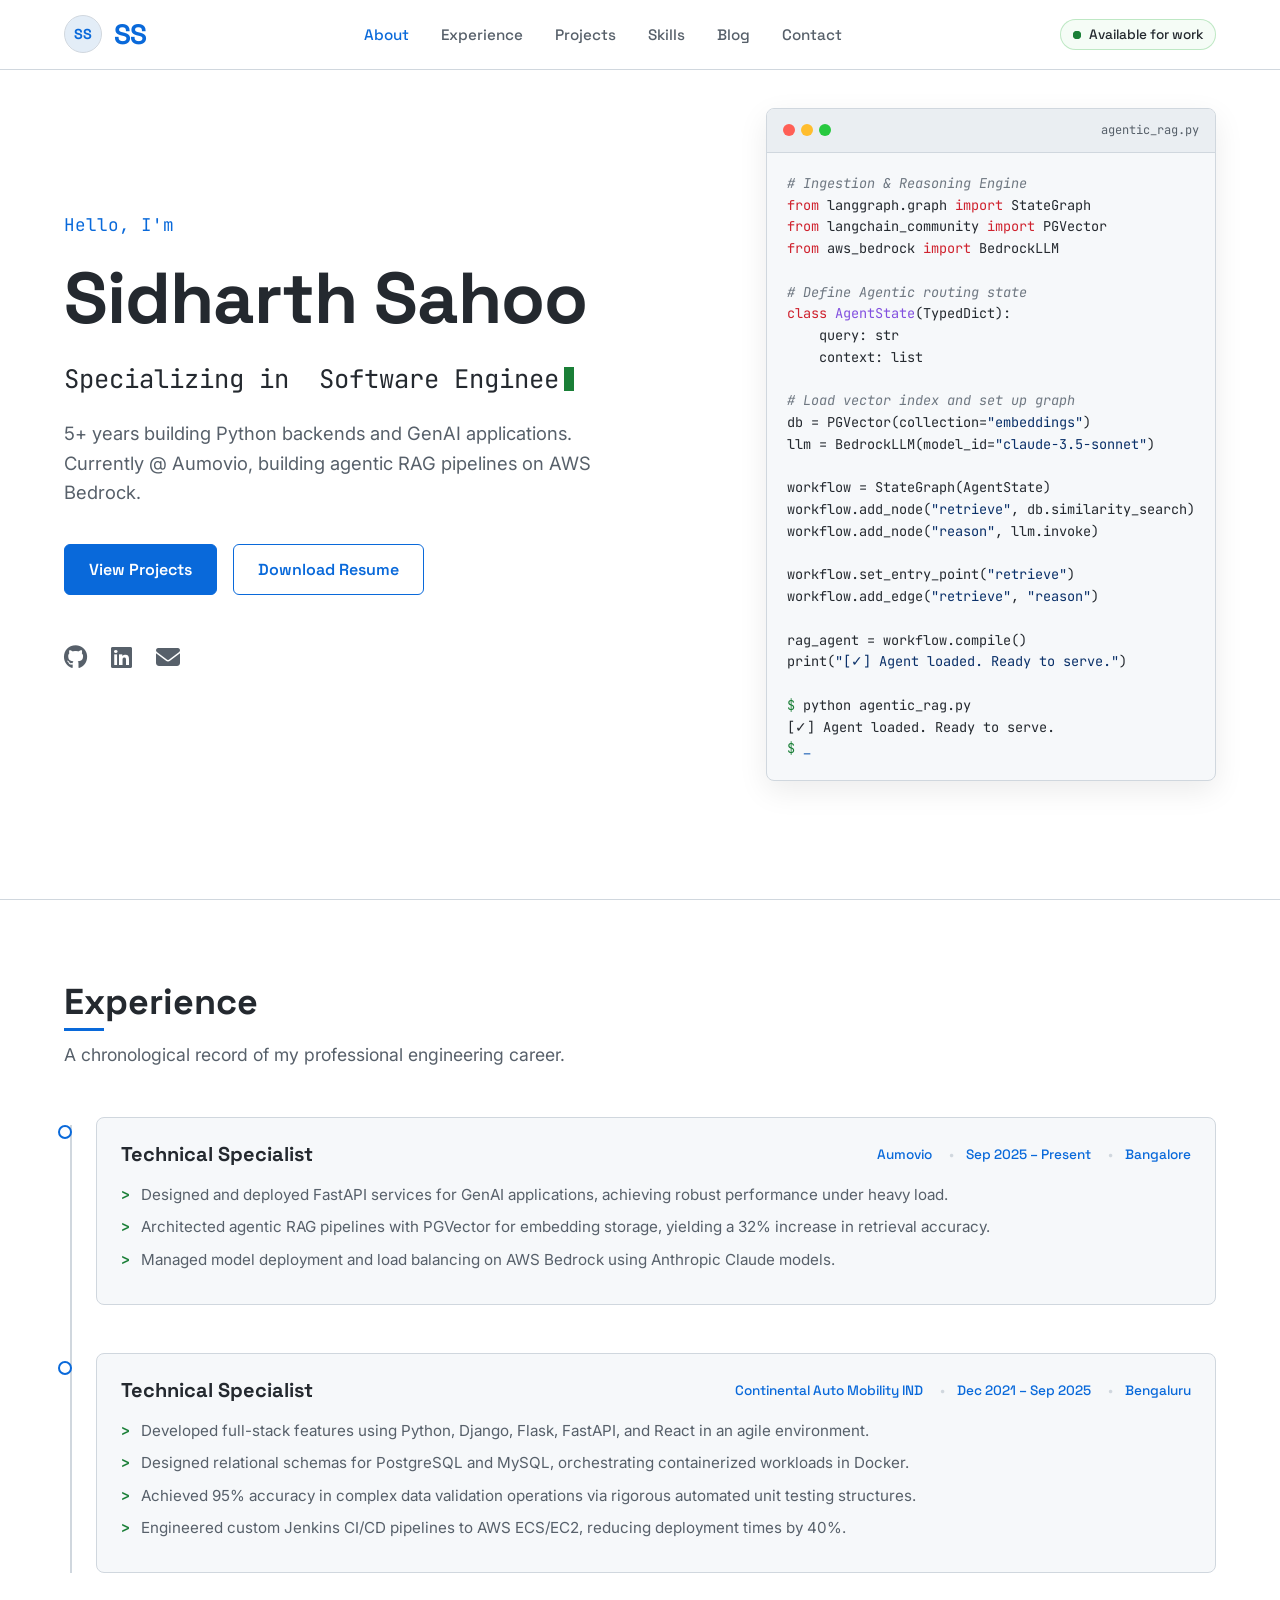
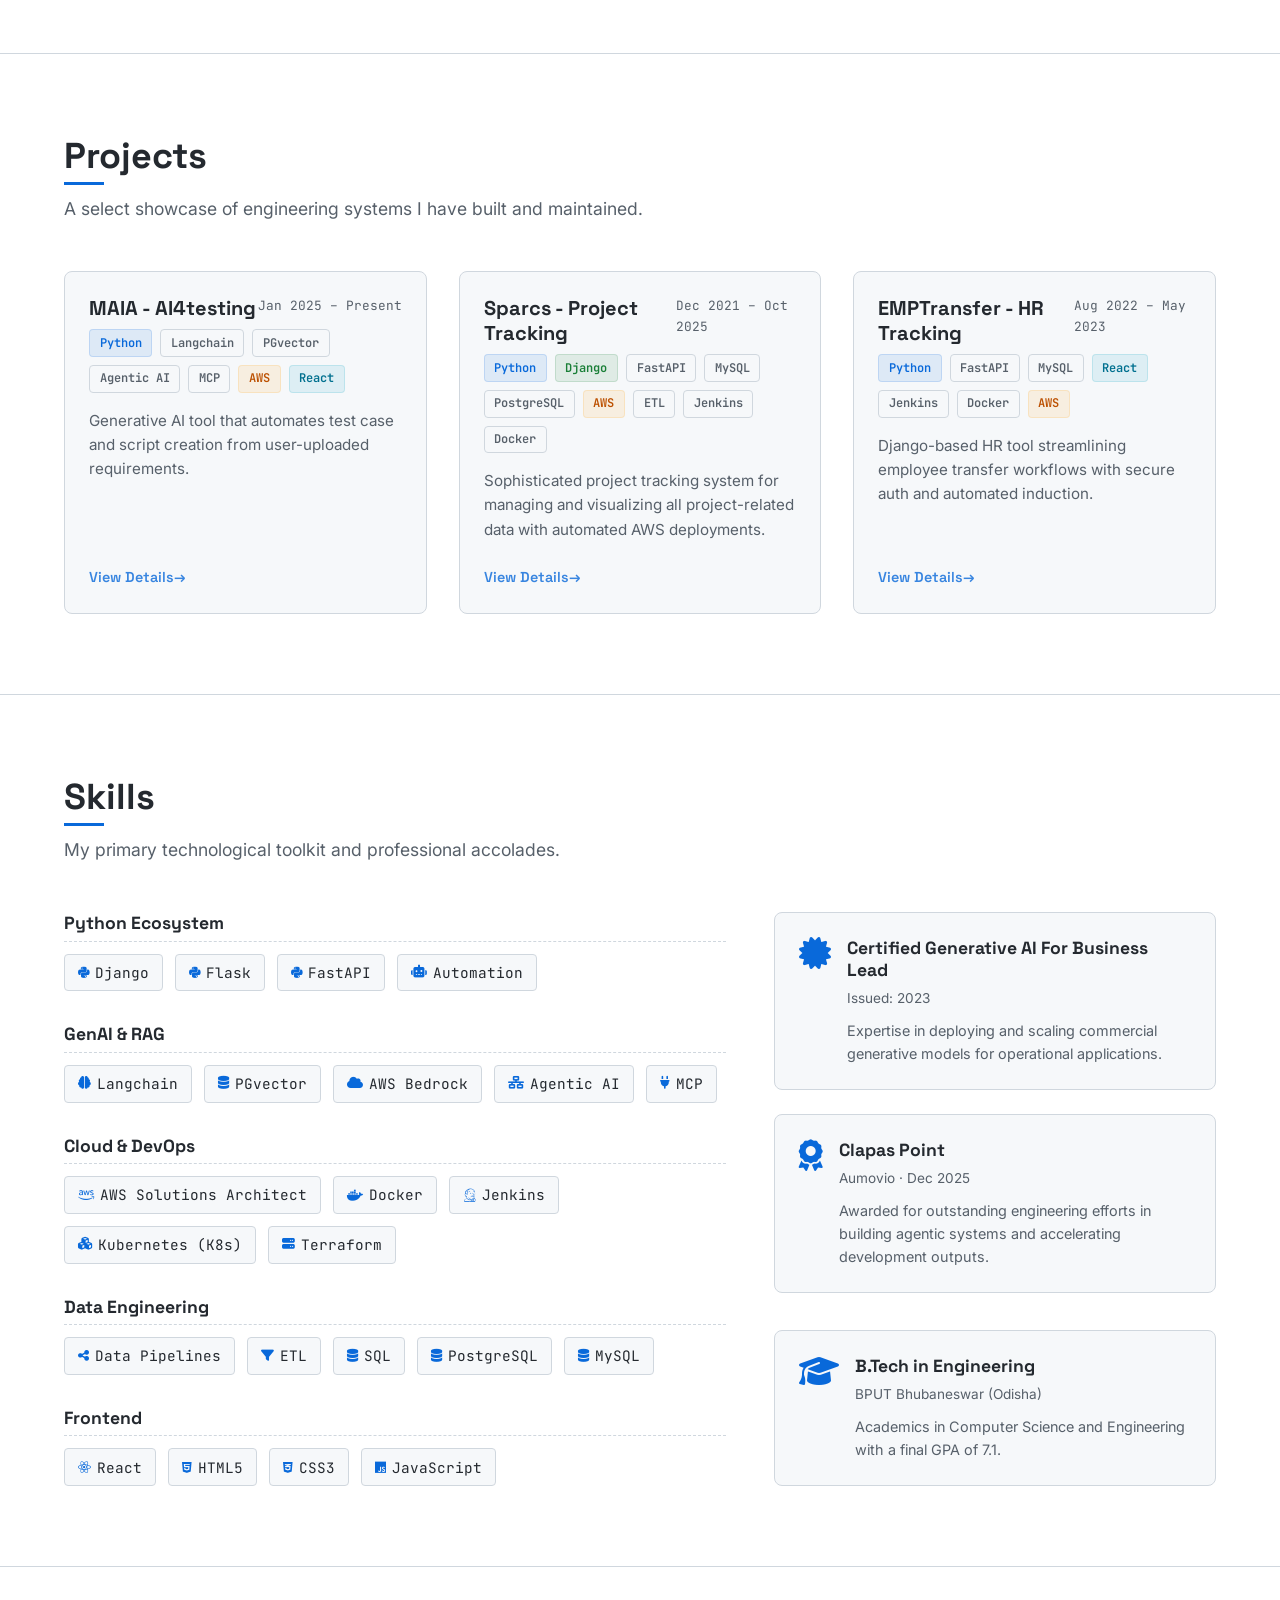
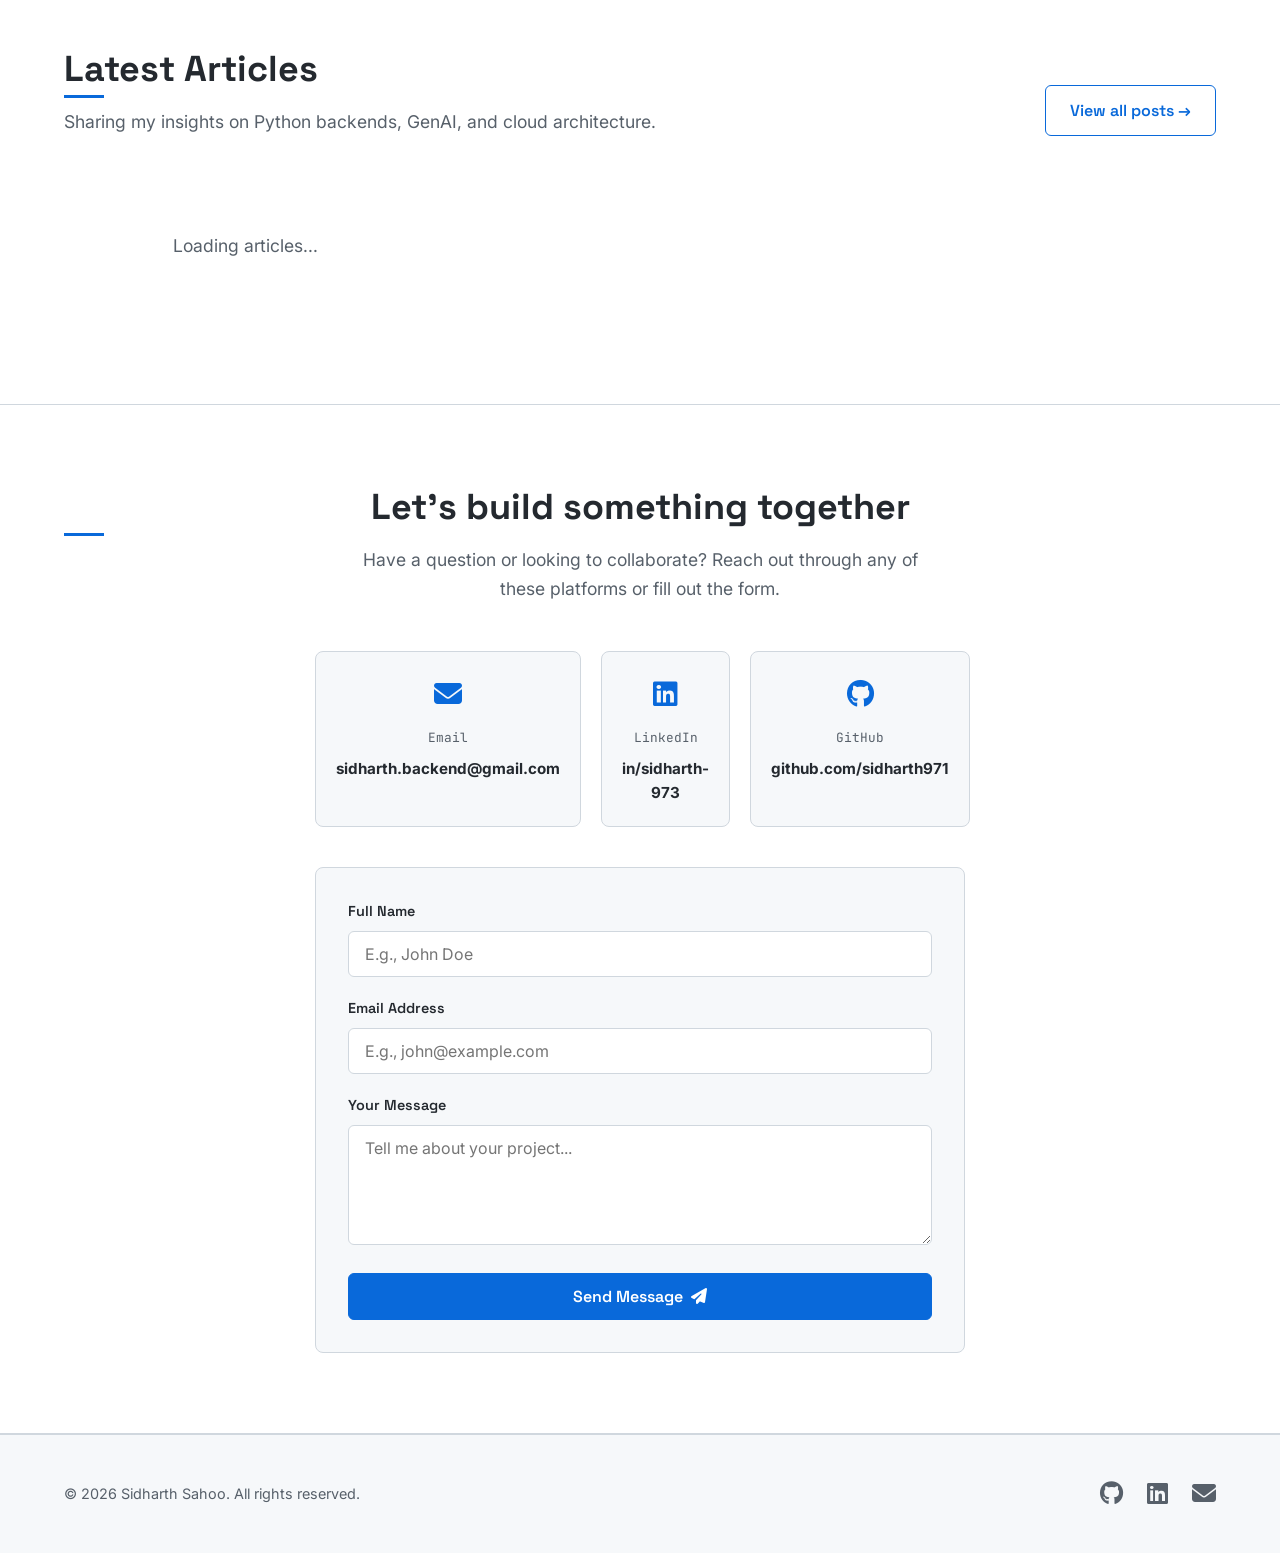
==== commit 9ca29416: "Update index.html Increase the experiance" ====
--- a/index.html
+++ b/index.html
@@ -126,7 +126,7 @@
           </div>
 
           <p class="hero-desc">
-            4+ years building Python backends and GenAI applications. Currently @ Aumovio, building agentic RAG pipelines on AWS Bedrock.
+            5+ years building Python backends and GenAI applications. Currently @ Aumovio, building agentic RAG pipelines on AWS Bedrock.
           </p>
 
           <div class="hero-ctas">
